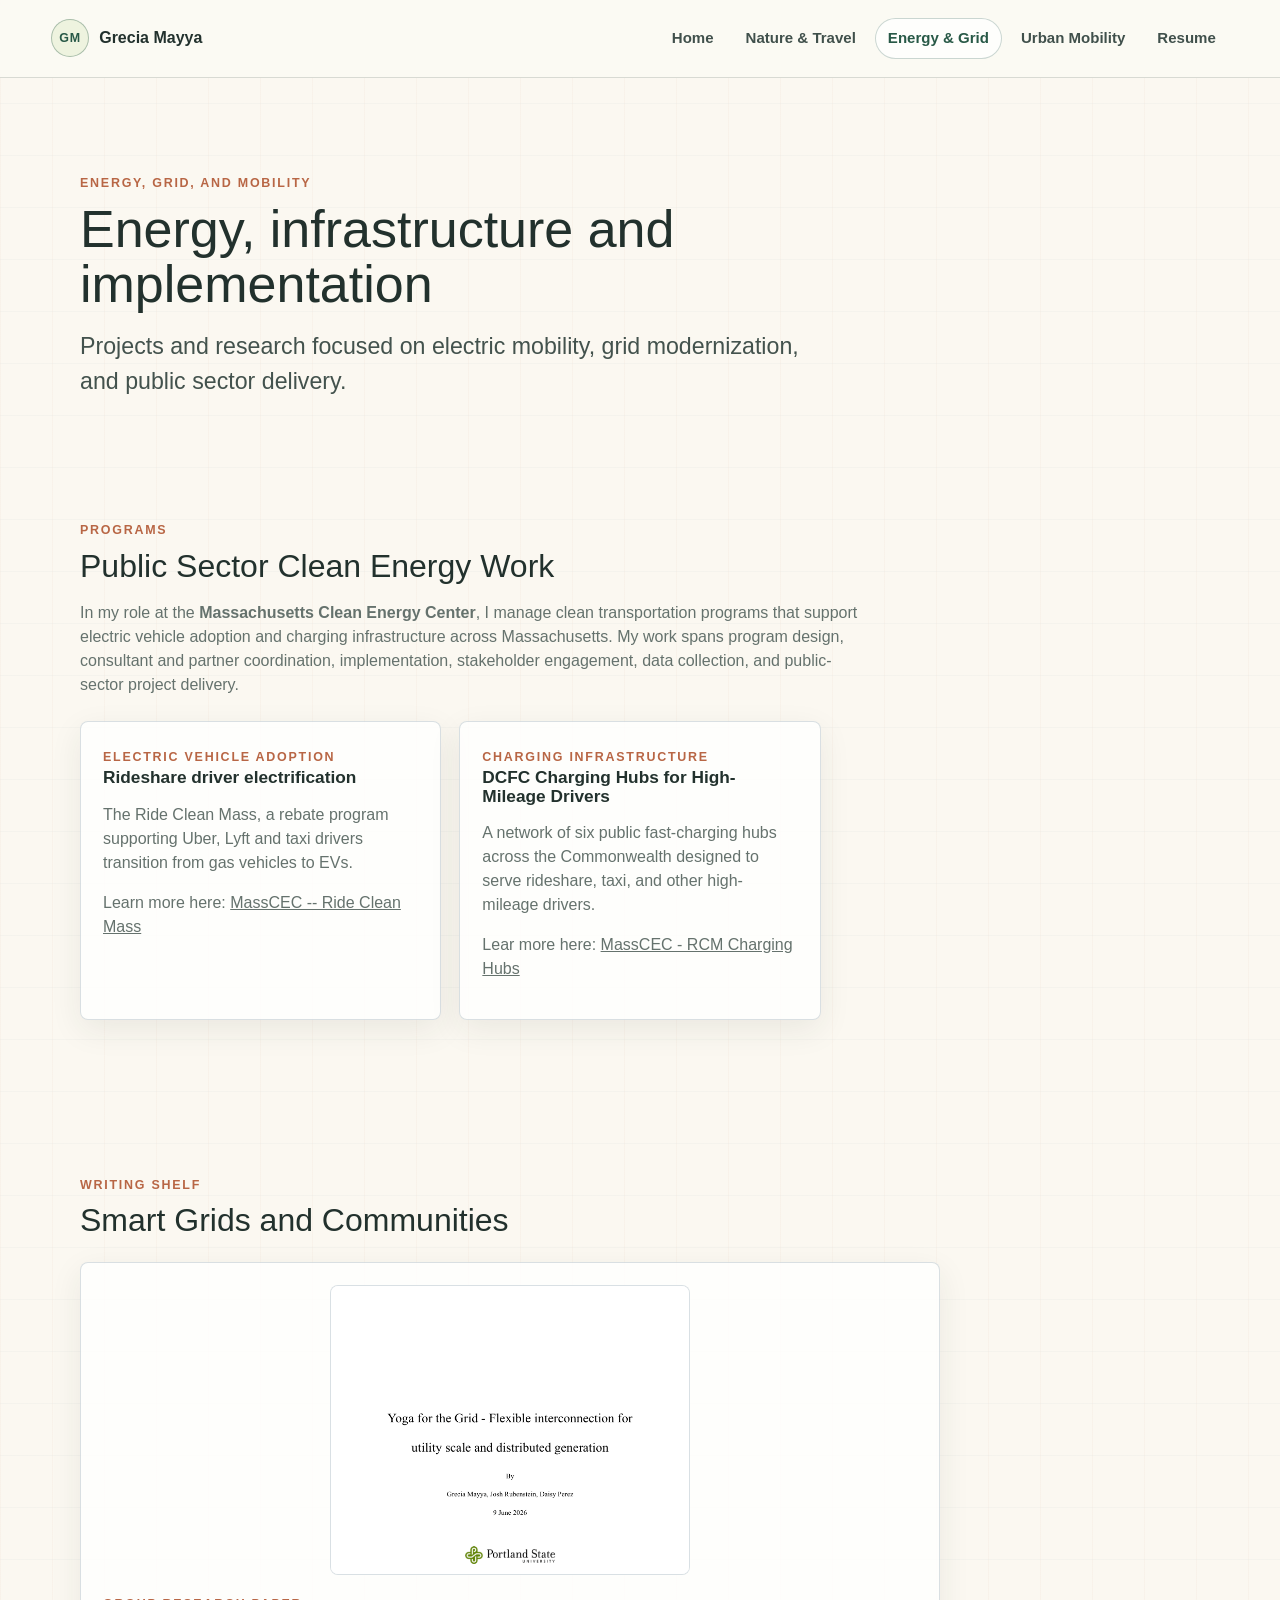
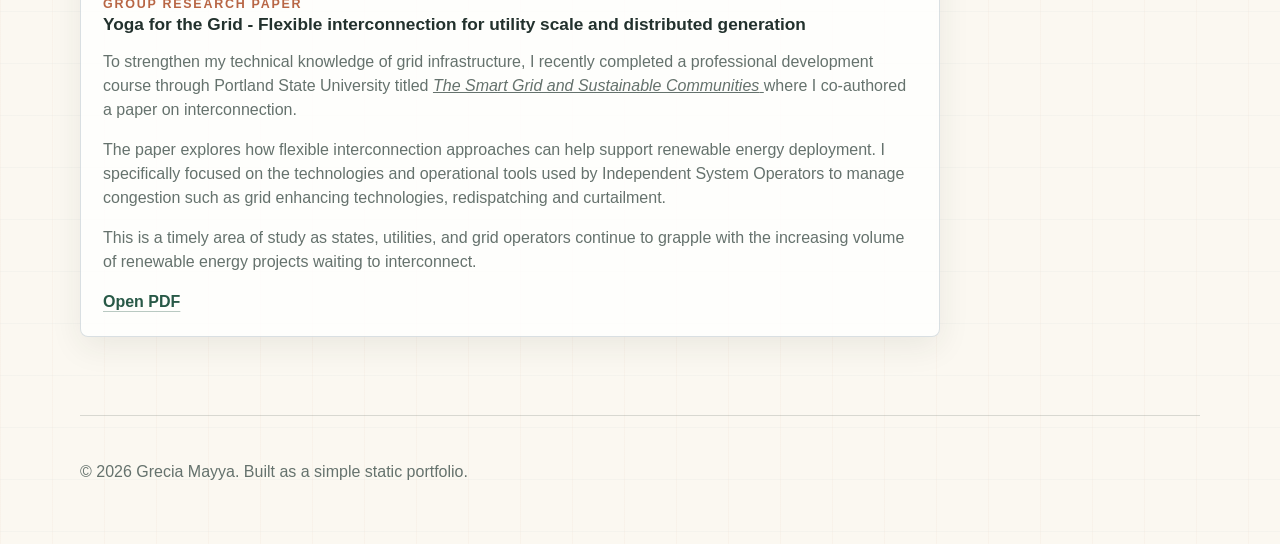
==== energy-grid.html @ 23f33b99 "Publish personal website" ====
<!doctype html>
<html lang="en">
  <head>
    <meta charset="utf-8">
    <meta name="viewport" content="width=device-width, initial-scale=1">
    <title>Energy & Grid | Grecia Mayya</title>
    <meta
      name="description"
      content="Energy, EV charging, grid modernization, DERs, microgrids, and related writing by Grecia Mayya."
    >
    <link rel="stylesheet" href="styles.css">
  </head>
  <body class="energy-page">
    <header class="site-header">
      <a class="brand" href="index.html" aria-label="Grecia Mayya home">
        <span class="brand-mark" aria-hidden="true">GM</span>
        <span>Grecia Mayya</span>
      </a>
      <nav class="site-nav" aria-label="Primary navigation">
        <a href="index.html">Home</a>
        <a href="nature-travel.html">Nature &amp; Travel</a>
        <a class="active" href="energy-grid.html">Energy &amp; Grid</a>
        <a href="urban-mobility.html">Urban Mobility</a>
        <a href="resume.html">Resume</a>
      </nav>
    </header>

    <main>
      <section class="page-hero energy-hero" aria-labelledby="energy-title">
        <p class="eyebrow">Energy, grid, and mobility</p>
        <h1 id="energy-title">Energy, infrastructure and implementation</h1>
        <p class="page-lede">
          Projects and research focused on electric mobility, grid modernization, and public sector delivery.
        </p>
      </section>

      <section class="section" aria-labelledby="energy-focus">
        <div class="section-heading">
          <p class="eyebrow">Programs</p>
          <h2 id="energy-focus">Public Sector Clean Energy Work</h2>
        </div>
        <div class="section-copy">
          <p>
            In my role at the <strong>Massachusetts Clean Energy Center</strong>, 
            I manage clean transportation programs that support electric vehicle adoption 
            and charging infrastructure across Massachusetts. 
            My work spans program design, consultant and partner coordination, 
            implementation, stakeholder engagement, data collection, and public-sector 
            project delivery.
          </p>
        </div>
        <div class="focus-grid">
          <article class="focus-card">
            <span class="card-kicker">Electric Vehicle Adoption</span>
            <h3>Rideshare driver electrification</h3>
            <p>
              The Ride Clean Mass, a rebate program supporting Uber, Lyft and taxi drivers 
              transition from gas vehicles to EVs. 
              </p>
              <p>
              Learn more here:
              <a href="https://www.masscec.com/press/masscec-launches-ride-clean-mass-electrify-vehicle-hire-industry" target="_blank" rel="noreferrer">
                MassCEC -- Ride Clean Mass
              </a>
            </p>
          </article>
          <article class="focus-card">
            <span class="card-kicker">Charging infrastructure </span>
            <h3>DCFC Charging Hubs for High-Mileage Drivers</h3>
            <p>
              A network of six public fast-charging hubs across the Commonwealth designed to serve rideshare, taxi, and other high-mileage drivers.
            </p>
            <p>
              Lear more here:
              <a href="https://www.masscec.com/masscec-focus/clean-transportation/ride-clean-mass-hubs" target="_blank" rel="noreferrer">
                MassCEC - RCM Charging Hubs
              </a>
            </p>
          </article>
        </div>
      </section>

      <section class="section" aria-labelledby="energy-writing">
        <div class="section-heading">
          <p class="eyebrow">Writing shelf</p>
          <h2 id="energy-writing">Smart Grids and Communities</h2>
        </div>
        <div class="article-grid wide-article-grid">
          <article class="article-card energy-article">
            <a class="article-preview-link" href="assets/yoga-for-the-grid.pdf" target="_blank" rel="noreferrer">
              <img
                class="article-thumbnail"
                src="assets/yoga-for-the-grid-thumbnail.png"
                alt="First page thumbnail for Yoga for the Grid research paper"
                loading="lazy"
              >
            </a>
            <span class="card-kicker">Group research paper</span>
            <h3>Yoga for the Grid - Flexible interconnection for utility scale and distributed generation</h3>
            <p>
              To strengthen my technical knowledge of grid infrastructure, 
              I recently completed a professional development course through 
              Portland State University titled
              <a href="https://www.pdx.edu/center-for-public-service/smart-grid" target="_blank" rel="noreferrer">
                <em>The Smart Grid and Sustainable Communities</em>
              </a>
              where I co-authored a paper on interconnection.
              <p>
              The paper explores how flexible interconnection approaches can help support renewable
              energy deployment. I specifically focused on the technologies and operational tools
              used by Independent System Operators to manage congestion such as grid enhancing
              technologies, redispatching and curtailment. 
              </p>
              <p>

              This is a timely area of study as states,
              utilities, and grid operators continue to grapple with the increasing volume of
              renewable energy projects waiting to interconnect.
            </p>
            <a class="text-link" href="assets/yoga-for-the-grid.pdf" target="_blank" rel="noreferrer">
              Open PDF
            </a>
          </article>
        </div>
      </section>
    </main>

    <footer class="site-footer">
      <p>&copy; 2026 Grecia Mayya. Built as a simple static portfolio.</p>
    </footer>
  </body>
</html>
---- styles.css ----
:root {
  --ink: #22312d;
  --muted: #65726d;
  --paper: #fbfaf4;
  --paper-warm: #f4f0e3;
  --surface: #ffffff;
  --surface-soft: #f7f8ef;
  --forest: #285947;
  --moss: #7f9d73;
  --fern: #dce7c9;
  --clay: #b86645;
  --river: #4b7c8a;
  --grid: #2f5268;
  --gold: #d6a94b;
  --line: rgba(34, 49, 45, 0.16);
  --shadow: 0 22px 60px rgba(36, 49, 43, 0.12);
  --radius: 8px;
  --max-width: 1120px;
  --font-main: "Antique Olive", "Arial Nova", Arial, "Helvetica Neue", Helvetica, sans-serif;
  --font-display: "Aptos Display", "Segoe UI", "Helvetica Neue", Arial, sans-serif;
}

* {
  box-sizing: border-box;
}

html {
  color: var(--ink);
  background: var(--paper);
  font-family: var(--font-main);
  line-height: 1.5;
}

body {
  margin: 0;
  min-width: 320px;
  background:
    linear-gradient(90deg, rgba(40, 89, 71, 0.035) 1px, transparent 1px),
    linear-gradient(0deg, rgba(40, 89, 71, 0.035) 1px, transparent 1px),
    var(--paper);
  background-size: 44px 44px;
}

body.nature-page,
body.energy-page,
body.mobility-page,
body.resume-page {
  background:
    linear-gradient(90deg, rgba(184, 102, 69, 0.035) 1px, transparent 1px),
    linear-gradient(0deg, rgba(75, 124, 138, 0.035) 1px, transparent 1px),
    #fbf8f1;
  background-size: 52px 52px, 52px 52px, auto;
}

a {
  color: inherit;
}

.site-header {
  position: sticky;
  top: 0;
  z-index: 10;
  display: flex;
  align-items: center;
  justify-content: space-between;
  gap: 24px;
  padding: 18px clamp(18px, 4vw, 52px);
  border-bottom: 1px solid var(--line);
  background: rgba(251, 250, 244, 0.92);
  backdrop-filter: blur(16px);
}

.brand {
  display: inline-flex;
  align-items: center;
  gap: 10px;
  color: var(--ink);
  font-weight: 800;
  text-decoration: none;
  white-space: nowrap;
}

.brand-mark {
  display: inline-grid;
  width: 38px;
  height: 38px;
  place-items: center;
  border: 1px solid rgba(40, 89, 71, 0.35);
  border-radius: 50%;
  background: #eef3df;
  color: var(--forest);
  font-size: 0.78rem;
  letter-spacing: 0.08em;
}

.site-nav {
  display: flex;
  align-items: center;
  justify-content: flex-end;
  gap: 6px;
  flex-wrap: wrap;
}

.site-nav a {
  min-height: 40px;
  display: inline-flex;
  align-items: center;
  padding: 8px 12px;
  border: 1px solid transparent;
  border-radius: 999px;
  color: #40504b;
  font-size: 0.94rem;
  font-weight: 700;
  text-decoration: none;
}

.site-nav a:hover,
.site-nav a:focus-visible,
.site-nav a.active {
  border-color: rgba(40, 89, 71, 0.24);
  background: rgba(255, 255, 255, 0.78);
  color: var(--forest);
  outline: none;
}

main {
  width: min(var(--max-width), calc(100% - 32px));
  margin: 0 auto;
}

.hero,
.page-hero {
  padding: clamp(48px, 8vw, 96px) 0;
}

.home-hero {
  display: grid;
  grid-template-columns: minmax(280px, 0.85fr) minmax(320px, 1.15fr);
  gap: clamp(28px, 5vw, 64px);
  align-items: center;
  min-height: calc(100vh - 78px);
}

.portrait-panel {
  position: relative;
  min-height: 560px;
  border: 1px solid var(--line);
  border-radius: 8px;
  overflow: hidden;
  background:
    linear-gradient(145deg, rgba(40, 89, 71, 0.28), rgba(75, 124, 138, 0.12)),
    linear-gradient(35deg, #e8eedb 0%, #faf5e8 58%, #d8e4d0 100%);
  box-shadow: var(--shadow);
}

.portrait-photo {
  position: absolute;
  inset: 26px;
  border: 1px solid rgba(40, 89, 71, 0.26);
  border-radius: 8px;
  width: calc(100% - 52px);
  height: calc(100% - 52px);
  object-fit: contain;
  object-position: center;
  box-shadow: 0 18px 44px rgba(36, 49, 43, 0.16);
}

.map-strip {
  position: absolute;
  right: 0;
  bottom: 0;
  left: 0;
  height: 116px;
  border-top: 1px solid rgba(40, 89, 71, 0.18);
  background:
    repeating-linear-gradient(35deg, rgba(40, 89, 71, 0.16) 0 2px, transparent 2px 18px),
    repeating-linear-gradient(115deg, rgba(75, 124, 138, 0.12) 0 2px, transparent 2px 20px),
    rgba(255, 255, 255, 0.5);
}

.hero-copy {
  max-width: 680px;
}

.eyebrow,
.card-kicker {
  margin: 0 0 10px;
  color: var(--clay);
  font-size: 0.78rem;
  font-weight: 850;
  letter-spacing: 0.14em;
  text-transform: uppercase;
}

h1,
h2,
h3,
p {
  overflow-wrap: break-word;
}

h1,
h2,
h3 {
  margin: 0;
  line-height: 1.05;
}

h1 {
  max-width: 820px;
  font-family: var(--font-display);
  font-size: clamp(2rem, 4.2vw, 3.25rem);
  font-weight: 500;
}

h2 {
  font-family: var(--font-display);
  font-size: clamp(1.45rem, 2.5vw, 2.05rem);
  font-weight: 500;
}

h3 {
  font-family: var(--font-display);
  font-size: 1.08rem;
  font-weight: 550;
}

.lede,
.page-lede {
  max-width: 740px;
  margin: 18px 0 0;
  color: #43524d;
  font-size: clamp(1.16rem, 2.4vw, 1.45rem);
}

.bio-card {
  margin-top: 28px;
  padding: clamp(20px, 3vw, 30px);
  border: 1px solid var(--line);
  border-radius: var(--radius);
  background: rgba(255, 255, 255, 0.75);
  box-shadow: 0 12px 36px rgba(36, 49, 43, 0.08);
}

.bio-card p {
  margin: 0;
  color: #3a4844;
}

.bio-card p + p {
  margin-top: 14px;
}

.hero-actions {
  display: flex;
  gap: 12px;
  flex-wrap: wrap;
  margin-top: 26px;
}

.button {
  min-height: 46px;
  display: inline-flex;
  align-items: center;
  justify-content: center;
  padding: 11px 16px;
  border: 1px solid transparent;
  border-radius: 999px;
  font-weight: 850;
  text-decoration: none;
}

.button.primary {
  background: var(--forest);
  color: #fffdf5;
}

.button.secondary {
  border-color: rgba(40, 89, 71, 0.28);
  background: rgba(255, 255, 255, 0.7);
  color: var(--forest);
}

.section {
  padding: clamp(36px, 7vw, 78px) 0;
}

.compact-section {
  padding: clamp(28px, 5vw, 54px) 0;
}

.section-heading {
  max-width: 780px;
  margin-bottom: 24px;
}

.section-copy {
  max-width: 780px;
  margin: -6px 0 24px;
  color: var(--muted);
}

.section-copy p {
  margin: 0;
}

.subsection-heading {
  margin-top: clamp(56px, 10vw, 108px);
}

.project-section-heading {
  margin-top: 28px;
  margin-bottom: 14px;
}

.split-heading {
  max-width: none;
  display: flex;
  align-items: end;
  justify-content: space-between;
  gap: 20px;
}

.map-heading {
  max-width: 780px;
  display: flex;
  align-items: end;
  justify-content: space-between;
  gap: 20px;
}

.photo-album-section {
  padding-top: clamp(18px, 4vw, 44px);
}

.photo-collage {
  display: grid;
  grid-template-columns: 1.15fr 0.85fr 0.9fr;
  grid-template-rows: repeat(4, 160px);
  gap: 14px;
}

.photo-collage-item {
  width: 100%;
  height: 100%;
  display: block;
  border: 1px solid var(--line);
  border-radius: var(--radius);
  object-fit: cover;
  box-shadow: 0 14px 34px rgba(36, 49, 43, 0.09);
}

.photo-collage-feature {
  position: relative;
  grid-column: 1 / span 2;
  grid-row: 1 / span 4;
  overflow: hidden;
}

.photo-collage-base {
  width: 100%;
  height: 100%;
  display: block;
  object-fit: cover;
}

.photo-collage-bike {
  grid-column: 3;
  grid-row: 1 / span 2;
}

.photo-collage-tall {
  grid-column: 3;
  grid-row: 3 / span 2;
}

.feature-grid,
.media-grid,
.article-grid,
.focus-grid,
.certificate-grid {
  display: grid;
  grid-template-columns: repeat(3, minmax(0, 1fr));
  gap: 18px;
}

.article-grid {
  grid-template-columns: repeat(2, minmax(0, 1fr));
}

.wide-article-grid {
  max-width: 860px;
  grid-template-columns: 1fr;
}

.article-preview-link {
  display: block;
  max-width: 360px;
  margin: 0 auto 16px;
}

.article-thumbnail {
  width: 100%;
  display: block;
  border: 1px solid rgba(47, 82, 104, 0.18);
  border-radius: var(--radius);
  background: #ffffff;
}

.feature-card,
.media-card,
.article-card,
.focus-card,
.certificate-card,
.resume-block,
.sidebar-card {
  border: 1px solid var(--line);
  border-radius: var(--radius);
  background: rgba(255, 255, 255, 0.78);
  box-shadow: 0 10px 32px rgba(36, 49, 43, 0.08);
}

.feature-card,
.media-card,
.article-card,
.focus-card,
.certificate-card {
  padding: 22px;
}

.feature-card p,
.media-card p,
.article-card p,
.focus-card p,
.certificate-card p,
.resume-block p,
.sidebar-card p,
.supporting-note {
  color: var(--muted);
}

.section-note {
  max-width: 260px;
  margin: 0;
  color: var(--muted);
}

.certificate-card {
  display: block;
  color: inherit;
  text-decoration: none;
  transition: transform 160ms ease, box-shadow 160ms ease, border-color 160ms ease;
}

.certificate-card:hover,
.certificate-card:focus-visible {
  transform: translateY(-3px);
  border-color: rgba(40, 89, 71, 0.32);
  box-shadow: 0 16px 38px rgba(36, 49, 43, 0.12);
  outline: none;
}

.certificate-preview {
  width: 100%;
  aspect-ratio: 4 / 3;
  display: grid;
  place-items: center;
  margin-bottom: 16px;
  border: 1px solid rgba(40, 89, 71, 0.18);
  border-radius: var(--radius);
  object-fit: cover;
  background: #f3f5ec;
}

.pdf-preview {
  background:
    linear-gradient(90deg, rgba(40, 89, 71, 0.1) 1px, transparent 1px),
    linear-gradient(0deg, rgba(40, 89, 71, 0.08) 1px, transparent 1px),
    linear-gradient(145deg, #ffffff, #eef3df);
  background-size: 20px 20px, 20px 20px, auto;
}

.pdf-preview span {
  display: inline-grid;
  width: 56px;
  height: 56px;
  place-items: center;
  border: 1px solid rgba(184, 102, 69, 0.28);
  border-radius: 50%;
  background: rgba(255, 255, 255, 0.82);
  color: var(--clay);
  font-size: 0.78rem;
  font-weight: 900;
  letter-spacing: 0.08em;
}

.map-preview {
  background:
    repeating-linear-gradient(115deg, rgba(75, 124, 138, 0.16) 0 2px, transparent 2px 20px),
    linear-gradient(145deg, #ffffff, #eef3df);
}

.chart-preview {
  background:
    linear-gradient(160deg, transparent 56%, rgba(184, 102, 69, 0.2) 57% 60%, transparent 61%),
    linear-gradient(110deg, #ffffff, #eef3df);
}

.nature-hero,
.energy-hero,
.resume-hero {
  position: relative;
  min-height: 420px;
  display: grid;
  align-content: end;
}

.nature-page .nature-hero {
  min-height: 320px;
}

.resume-hero .button {
  margin-top: 28px;
  justify-self: start;
}

.energy-page .energy-hero {
  min-height: 300px;
  padding-bottom: clamp(24px, 4vw, 44px);
}

.nature-page .nature-hero::before {
  display: none;
}

.energy-page .energy-hero::before {
  display: none;
}

.nature-hero::before,
.energy-hero::before {
  content: "";
  position: absolute;
  inset: 28px 0 auto auto;
  width: min(44vw, 420px);
  height: 220px;
  opacity: 0.75;
  pointer-events: none;
}

.nature-hero::before {
  background:
    radial-gradient(circle at 20% 68%, rgba(127, 157, 115, 0.46) 0 14%, transparent 15%),
    radial-gradient(circle at 58% 36%, rgba(184, 102, 69, 0.25) 0 8%, transparent 9%),
    repeating-linear-gradient(128deg, rgba(75, 124, 138, 0.18) 0 2px, transparent 2px 17px);
}

.energy-hero::before {
  background:
    repeating-linear-gradient(90deg, rgba(47, 82, 104, 0.16) 0 2px, transparent 2px 30px),
    repeating-linear-gradient(0deg, rgba(214, 169, 75, 0.18) 0 2px, transparent 2px 30px);
}

.map-frame {
  width: 100%;
  aspect-ratio: 16 / 9;
  min-height: 420px;
  border: 1px solid rgba(40, 89, 71, 0.18);
  border-radius: var(--radius);
  overflow: hidden;
  background: #e5eadf;
  box-shadow: var(--shadow);
}

.compact-map-frame {
  max-width: 700px;
  min-height: 280px;
  aspect-ratio: 16 / 8;
  box-shadow: 0 12px 36px rgba(36, 49, 43, 0.1);
}

.map-frame iframe {
  width: 100%;
  height: 100%;
  border: 0;
  display: block;
}

.pdf-frame {
  width: 100%;
  border: 1px solid rgba(47, 82, 104, 0.18);
  border-radius: var(--radius);
  overflow: hidden;
  background: #ffffff;
  box-shadow: var(--shadow);
}

.resume-preview-link {
  display: block;
}

.resume-preview-image {
  width: 100%;
  display: block;
}

.supporting-note {
  margin: 14px 0 0;
  font-size: 0.92rem;
  font-style: italic;
}

.text-link {
  color: var(--forest);
  font-weight: 850;
  text-decoration-color: rgba(40, 89, 71, 0.32);
  text-underline-offset: 4px;
}

.project-description {
  max-width: 780px;
  margin: 22px 0 0;
  color: var(--muted);
}

.project-description p {
  margin: 0;
}

.project-description p + p,
.project-description ul + p {
  margin-top: 14px;
}

.project-description ul {
  margin: 8px 0 0;
  padding-left: 22px;
}

.project-description li {
  margin: 6px 0;
}

.project-description a {
  color: var(--forest);
  font-weight: 750;
  text-decoration-color: rgba(40, 89, 71, 0.28);
  text-underline-offset: 3px;
}

.muted-link {
  color: #7a837f;
  pointer-events: none;
}

.media-placeholder {
  min-height: 176px;
  display: grid;
  place-items: center;
  margin-bottom: 18px;
  border: 1px dashed rgba(40, 89, 71, 0.28);
  border-radius: var(--radius);
  background:
    linear-gradient(145deg, rgba(220, 231, 201, 0.75), rgba(255, 255, 255, 0.72)),
    #f3f5ec;
  color: rgba(34, 49, 45, 0.55);
  font-weight: 850;
  letter-spacing: 0.1em;
  text-transform: uppercase;
}

.chart-lines {
  background:
    linear-gradient(165deg, transparent 52%, rgba(184, 102, 69, 0.18) 53% 56%, transparent 57%),
    linear-gradient(120deg, rgba(255, 255, 255, 0.8), rgba(220, 231, 201, 0.55));
}

.map-lines,
.grid-lines {
  background:
    repeating-linear-gradient(90deg, rgba(75, 124, 138, 0.16) 0 2px, transparent 2px 22px),
    repeating-linear-gradient(0deg, rgba(40, 89, 71, 0.12) 0 2px, transparent 2px 22px),
    rgba(255, 255, 255, 0.72);
}

.formal-card .media-placeholder,
.energy-article,
.focus-card {
  border-color: rgba(47, 82, 104, 0.18);
}

.resume-layout {
  display: grid;
  grid-template-columns: minmax(0, 1fr) 320px;
  gap: 22px;
  padding: 0 0 clamp(48px, 8vw, 90px);
}

.resume-main,
.resume-sidebar {
  display: grid;
  gap: 18px;
  align-content: start;
}

.resume-block,
.sidebar-card {
  padding: 24px;
}

.resume-block h2,
.sidebar-card h2 {
  font-size: clamp(1.4rem, 3vw, 2rem);
}

.placeholder-block {
  background: rgba(255, 255, 255, 0.58);
}

.tag-list,
.plain-list {
  padding: 0;
  margin: 16px 0 0;
  list-style: none;
}

.tag-list {
  display: flex;
  flex-wrap: wrap;
  gap: 8px;
}

.tag-list li {
  padding: 7px 10px;
  border-radius: 999px;
  background: #eef3df;
  color: var(--forest);
  font-size: 0.92rem;
  font-weight: 750;
}

.plain-list li {
  padding: 8px 0;
  border-bottom: 1px solid var(--line);
  color: var(--muted);
}

.compact-list {
  margin-top: 14px;
}

.compact-list li {
  color: #4d5b56;
}

.simple-list {
  display: grid;
  max-width: 860px;
  gap: 0;
  border-top: 1px solid var(--line);
}

.simple-item {
  padding: 18px 0;
  border-bottom: 1px solid var(--line);
}

.project-kicker {
  display: block;
  margin-bottom: 10px;
  color: var(--clay);
  font-size: 0.95rem;
  font-weight: 850;
  letter-spacing: 0.12em;
  text-transform: uppercase;
}

.simple-item h3 {
  line-height: 1.25;
}

.simple-item p {
  max-width: 720px;
  margin: 8px 0 0;
  color: var(--muted);
}

.simple-item .text-link {
  display: inline-flex;
  margin-top: 10px;
}

.video-item,
.image-item {
  display: grid;
  grid-template-columns: minmax(220px, 320px) minmax(0, 1fr);
  gap: 18px;
  align-items: start;
}

.field-video,
.field-image {
  width: 100%;
  border: 1px solid rgba(40, 89, 71, 0.16);
  border-radius: var(--radius);
}

.field-video {
  background: #22312d;
  object-fit: contain;
}

.field-image {
  background: #f4f0e3;
  object-fit: cover;
}

.project-image-placeholder {
  min-height: 180px;
  display: grid;
  place-items: center;
  color: rgba(34, 49, 45, 0.55);
  font-weight: 850;
  letter-spacing: 0.1em;
  text-transform: uppercase;
}

.project-video-embed {
  width: 100%;
  aspect-ratio: 16 / 9;
  border: 1px solid rgba(40, 89, 71, 0.16);
  border-radius: var(--radius);
  overflow: hidden;
  background: #22312d;
}

.project-video-embed iframe {
  width: 100%;
  height: 100%;
  border: 0;
  display: block;
}

.story-item {
  display: grid;
  grid-template-columns: 142px minmax(0, 1fr);
  gap: 18px;
  align-items: start;
}

.story-thumbnail {
  width: 100%;
  aspect-ratio: 4 / 3;
  border: 1px solid rgba(40, 89, 71, 0.16);
  border-radius: var(--radius);
  background: #f4f0e3;
  object-fit: cover;
}

.story-item .card-kicker {
  display: block;
  margin-bottom: 8px;
}

.site-footer {
  width: min(var(--max-width), calc(100% - 32px));
  margin: 0 auto;
  padding: 28px 0 44px;
  border-top: 1px solid var(--line);
  color: var(--muted);
}

@media (max-width: 860px) {
  .site-header {
    align-items: flex-start;
    flex-direction: column;
  }

  .site-nav {
    justify-content: flex-start;
  }

  .home-hero,
  .resume-layout {
    grid-template-columns: 1fr;
  }

  .home-hero {
    min-height: auto;
  }

  .portrait-panel {
    min-height: 420px;
  }

  .photo-collage {
    grid-template-columns: 1fr;
    grid-template-rows: none;
    grid-auto-rows: 240px;
  }

  .photo-collage-feature,
  .photo-collage-bike,
  .photo-collage-tall {
    grid-column: auto;
    grid-row: auto;
  }

  .feature-grid,
  .media-grid,
  .focus-grid,
  .article-grid,
  .certificate-grid {
    grid-template-columns: 1fr;
  }

  .split-heading {
    display: block;
  }

  .map-heading {
    display: block;
  }

  .map-heading .text-link {
    display: inline-flex;
    margin-top: 12px;
  }

  .map-frame {
    min-height: 340px;
    aspect-ratio: 4 / 3;
  }

  .compact-map-frame {
    min-height: 260px;
    aspect-ratio: 16 / 10;
  }

}

@media (max-width: 520px) {
  main,
  .site-footer {
    width: min(100% - 24px, var(--max-width));
  }

  .site-header {
    padding: 14px 12px;
  }

  .brand {
    white-space: normal;
  }

  .site-nav a {
    padding: 7px 10px;
    font-size: 0.88rem;
  }

  .portrait-panel {
    min-height: 360px;
  }

  .hero-actions {
    display: grid;
  }

  .button {
    width: 100%;
  }

  .map-frame {
    min-height: 300px;
  }

  .compact-map-frame {
    min-height: 220px;
  }

  .video-item,
  .image-item {
    grid-template-columns: 1fr;
  }

  .story-item {
    grid-template-columns: 104px minmax(0, 1fr);
    gap: 14px;
  }

}
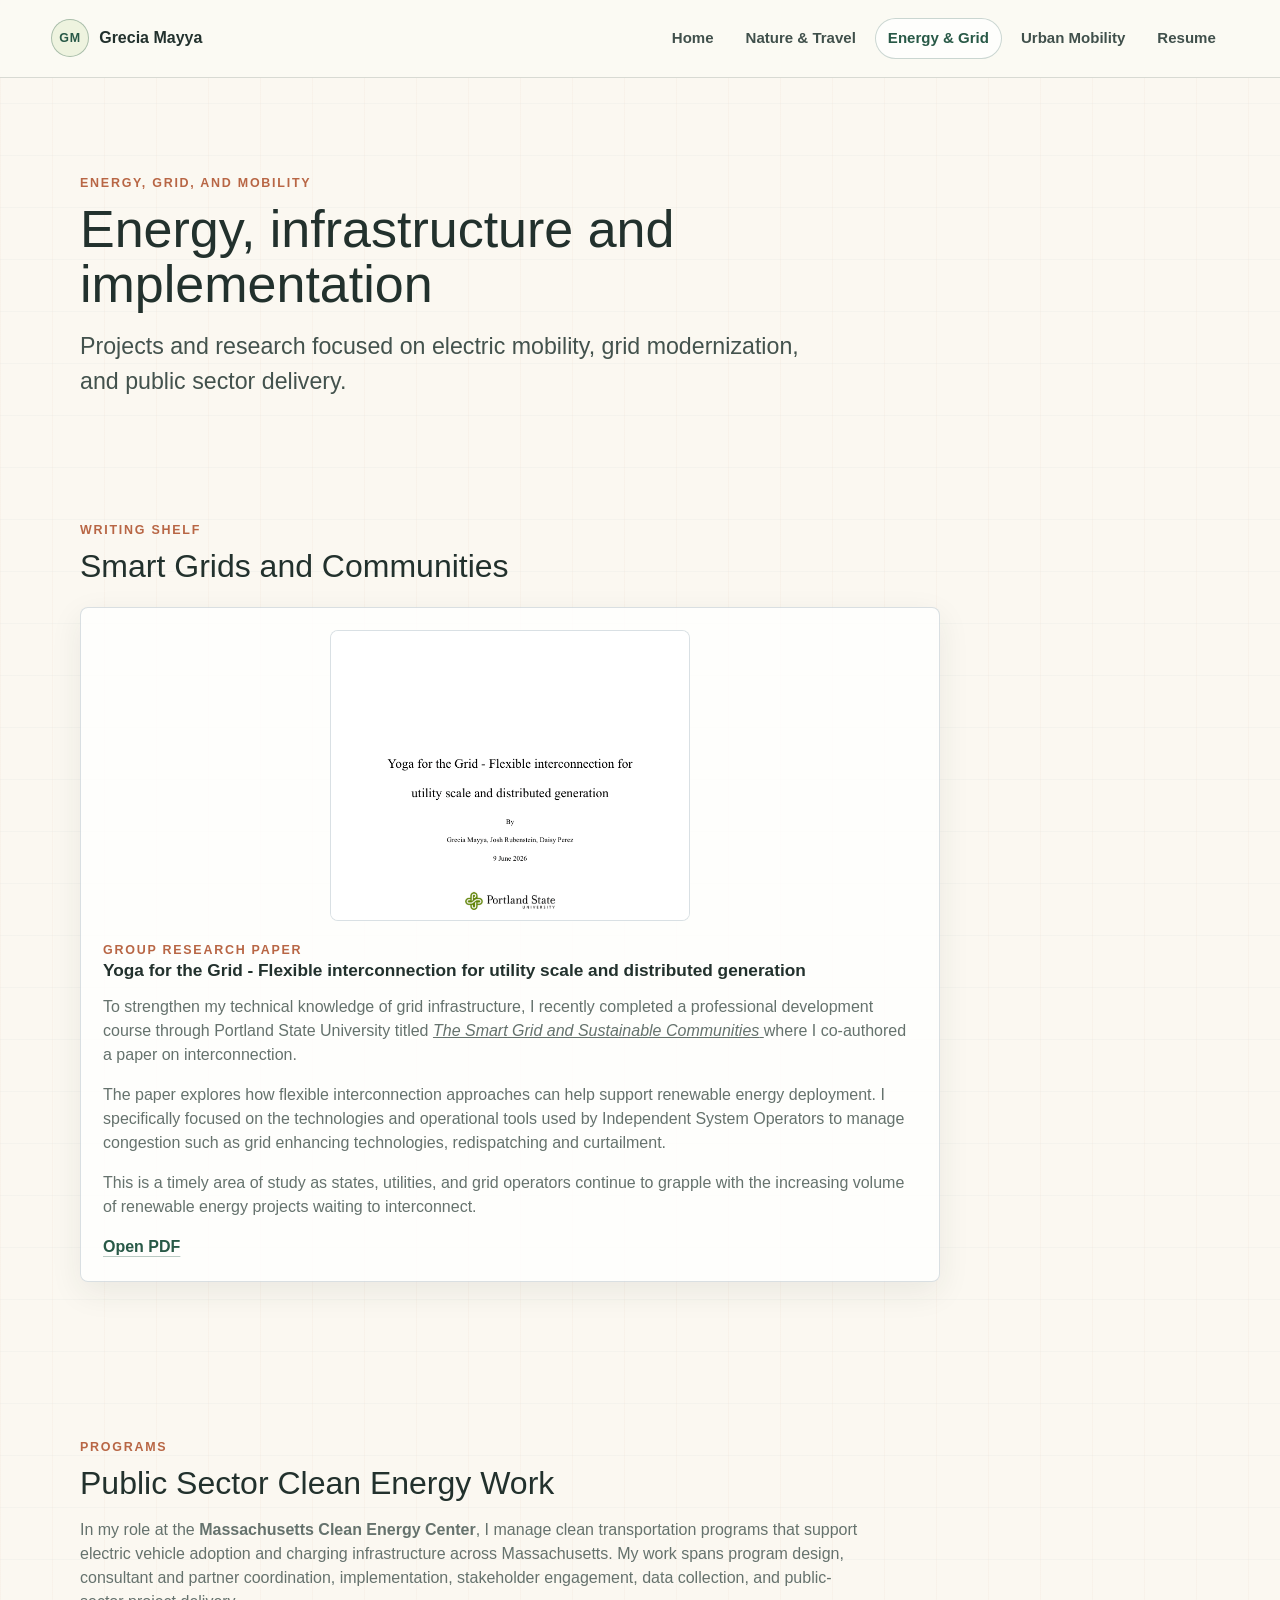
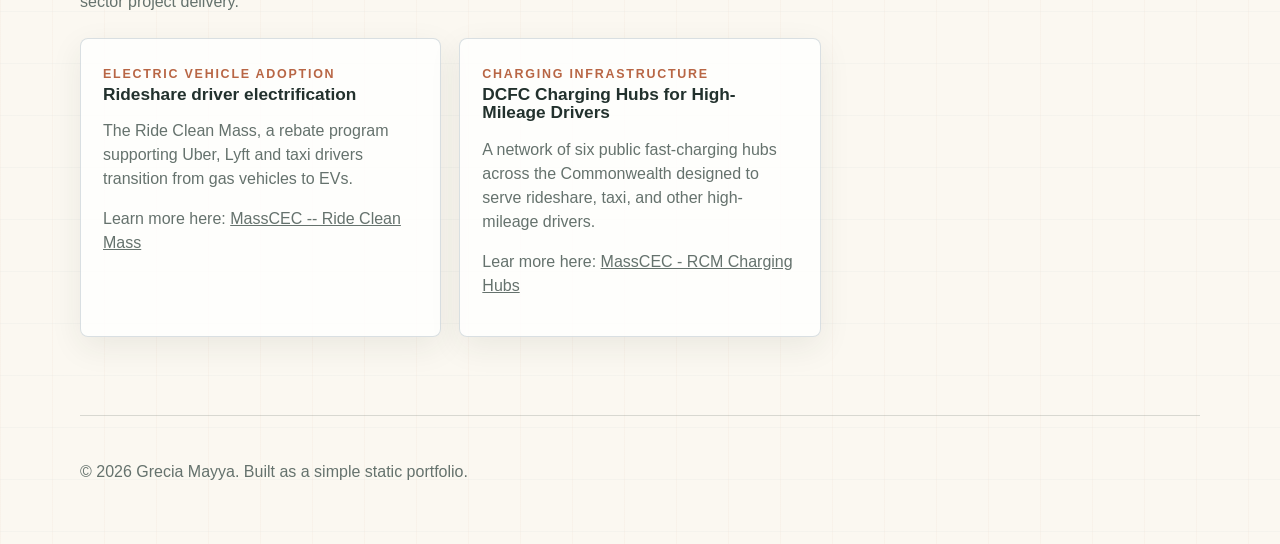
==== commit 0dea83b0: "re ordering placement of cards" ====
--- a/energy-grid.html
+++ b/energy-grid.html
@@ -32,6 +32,50 @@
         <p class="page-lede">
           Projects and research focused on electric mobility, grid modernization, and public sector delivery.
         </p>
+      </section>
+
+      <section class="section" aria-labelledby="energy-writing">
+        <div class="section-heading">
+          <p class="eyebrow">Writing shelf</p>
+          <h2 id="energy-writing">Smart Grids and Communities</h2>
+        </div>
+        <div class="article-grid wide-article-grid">
+          <article class="article-card energy-article">
+            <a class="article-preview-link" href="assets/yoga-for-the-grid.pdf" target="_blank" rel="noreferrer">
+              <img
+                class="article-thumbnail"
+                src="assets/yoga-for-the-grid-thumbnail.png"
+                alt="First page thumbnail for Yoga for the Grid research paper"
+                loading="lazy"
+              >
+            </a>
+            <span class="card-kicker">Group research paper</span>
+            <h3>Yoga for the Grid - Flexible interconnection for utility scale and distributed generation</h3>
+            <p>
+              To strengthen my technical knowledge of grid infrastructure, 
+              I recently completed a professional development course through 
+              Portland State University titled
+              <a href="https://www.pdx.edu/center-for-public-service/smart-grid" target="_blank" rel="noreferrer">
+                <em>The Smart Grid and Sustainable Communities</em>
+              </a>
+              where I co-authored a paper on interconnection.
+              <p>
+              The paper explores how flexible interconnection approaches can help support renewable
+              energy deployment. I specifically focused on the technologies and operational tools
+              used by Independent System Operators to manage congestion such as grid enhancing
+              technologies, redispatching and curtailment. 
+              </p>
+              <p>
+
+              This is a timely area of study as states,
+              utilities, and grid operators continue to grapple with the increasing volume of
+              renewable energy projects waiting to interconnect.
+            </p>
+            <a class="text-link" href="assets/yoga-for-the-grid.pdf" target="_blank" rel="noreferrer">
+              Open PDF
+            </a>
+          </article>
+        </div>
       </section>
 
       <section class="section" aria-labelledby="energy-focus">
@@ -79,50 +123,6 @@
           </article>
         </div>
       </section>
-
-      <section class="section" aria-labelledby="energy-writing">
-        <div class="section-heading">
-          <p class="eyebrow">Writing shelf</p>
-          <h2 id="energy-writing">Smart Grids and Communities</h2>
-        </div>
-        <div class="article-grid wide-article-grid">
-          <article class="article-card energy-article">
-            <a class="article-preview-link" href="assets/yoga-for-the-grid.pdf" target="_blank" rel="noreferrer">
-              <img
-                class="article-thumbnail"
-                src="assets/yoga-for-the-grid-thumbnail.png"
-                alt="First page thumbnail for Yoga for the Grid research paper"
-                loading="lazy"
-              >
-            </a>
-            <span class="card-kicker">Group research paper</span>
-            <h3>Yoga for the Grid - Flexible interconnection for utility scale and distributed generation</h3>
-            <p>
-              To strengthen my technical knowledge of grid infrastructure, 
-              I recently completed a professional development course through 
-              Portland State University titled
-              <a href="https://www.pdx.edu/center-for-public-service/smart-grid" target="_blank" rel="noreferrer">
-                <em>The Smart Grid and Sustainable Communities</em>
-              </a>
-              where I co-authored a paper on interconnection.
-              <p>
-              The paper explores how flexible interconnection approaches can help support renewable
-              energy deployment. I specifically focused on the technologies and operational tools
-              used by Independent System Operators to manage congestion such as grid enhancing
-              technologies, redispatching and curtailment. 
-              </p>
-              <p>
-
-              This is a timely area of study as states,
-              utilities, and grid operators continue to grapple with the increasing volume of
-              renewable energy projects waiting to interconnect.
-            </p>
-            <a class="text-link" href="assets/yoga-for-the-grid.pdf" target="_blank" rel="noreferrer">
-              Open PDF
-            </a>
-          </article>
-        </div>
-      </section>
     </main>
 
     <footer class="site-footer">
--- a/styles.css
+++ b/styles.css
@@ -165,19 +165,6 @@
   box-shadow: 0 18px 44px rgba(36, 49, 43, 0.16);
 }
 
-.map-strip {
-  position: absolute;
-  right: 0;
-  bottom: 0;
-  left: 0;
-  height: 116px;
-  border-top: 1px solid rgba(40, 89, 71, 0.18);
-  background:
-    repeating-linear-gradient(35deg, rgba(40, 89, 71, 0.16) 0 2px, transparent 2px 18px),
-    repeating-linear-gradient(115deg, rgba(75, 124, 138, 0.12) 0 2px, transparent 2px 20px),
-    rgba(255, 255, 255, 0.5);
-}
-
 .hero-copy {
   max-width: 680px;
 }
@@ -249,6 +236,11 @@
 
 .bio-card p + p {
   margin-top: 14px;
+}
+
+.former-name {
+  color: var(--forest);
+  font-weight: 800;
 }
 
 .hero-actions {
@@ -785,6 +777,15 @@
   color: var(--muted);
 }
 
+.mobility-page .simple-item h3,
+.mobility-page .simple-item strong {
+  color: var(--forest);
+}
+
+.mobility-page .simple-item p {
+  color: var(--ink);
+}
+
 .simple-item .text-link {
   display: inline-flex;
   margin-top: 10px;
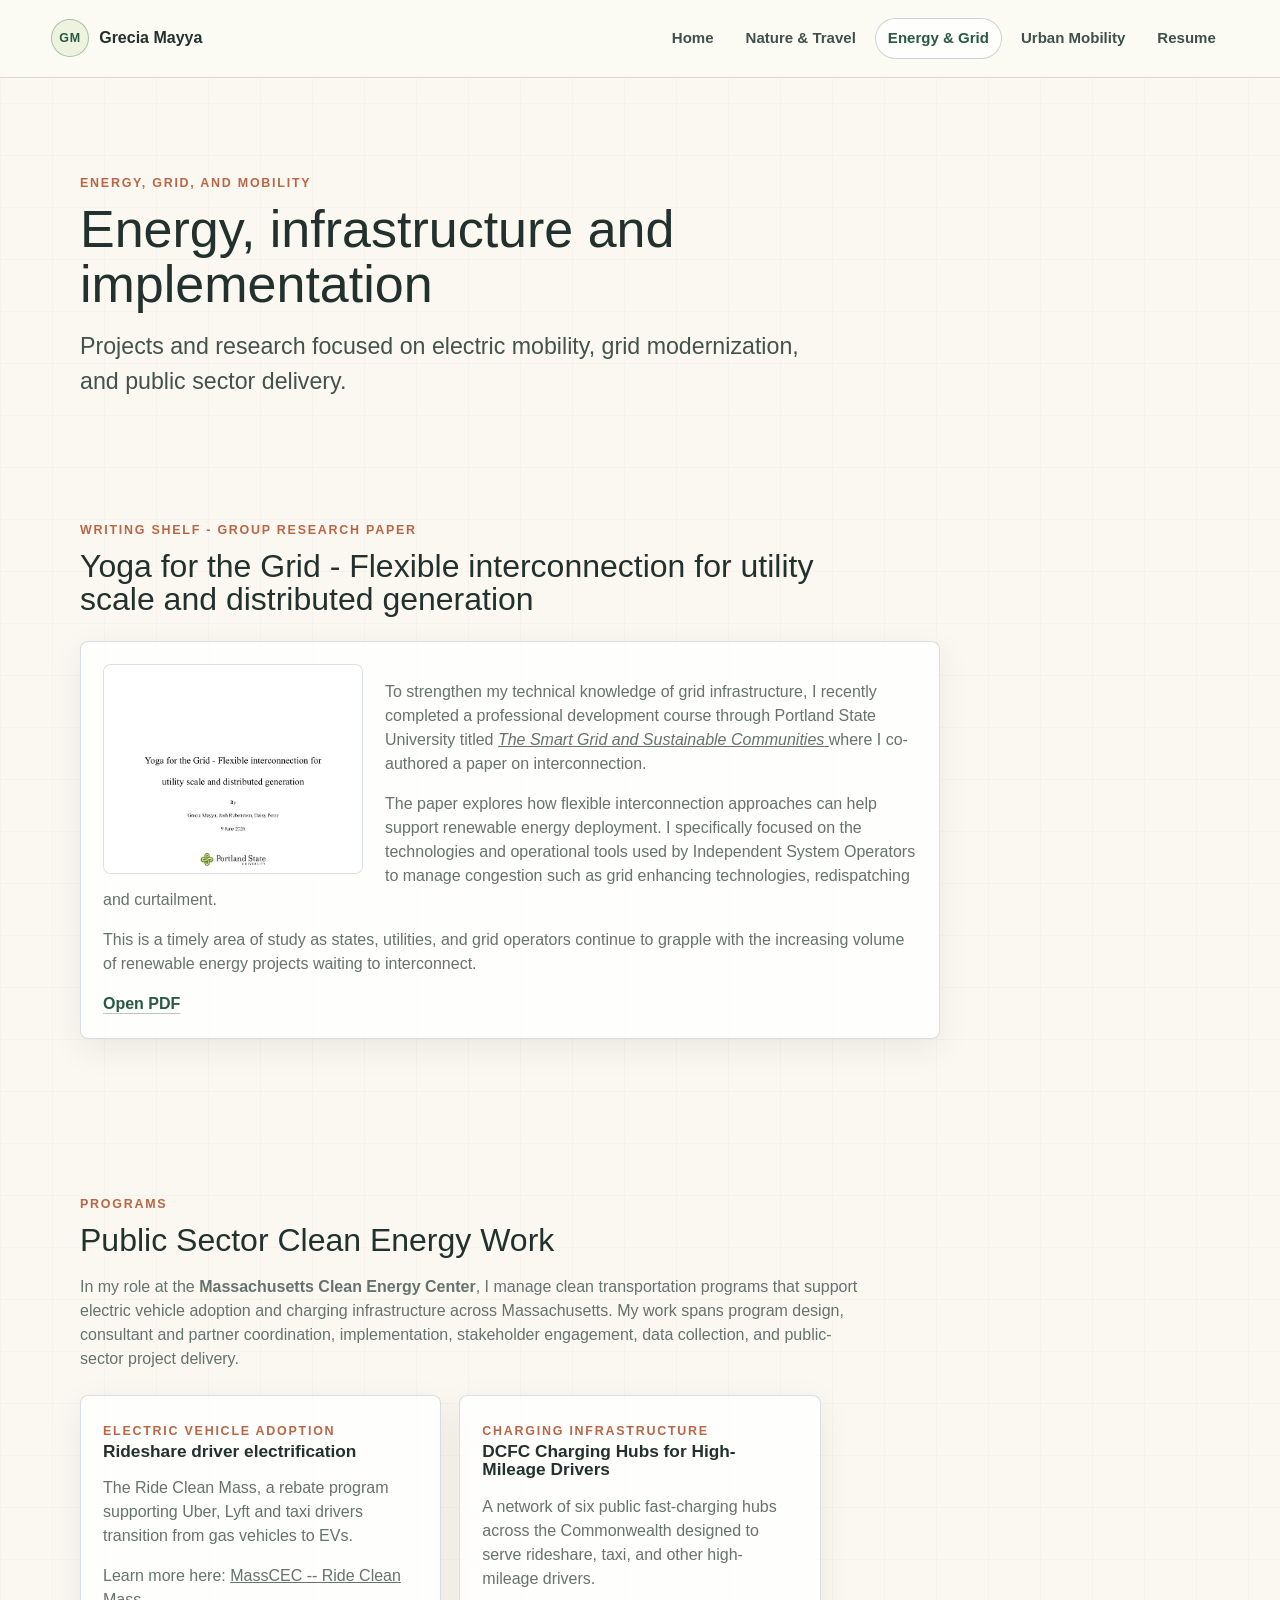
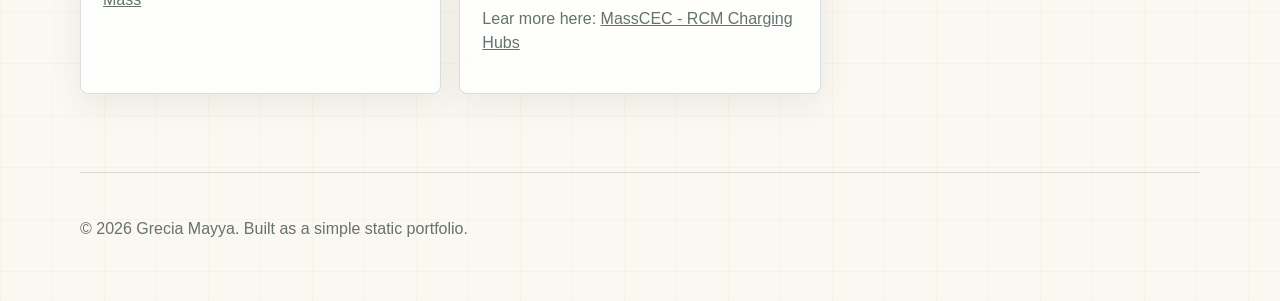
==== commit c0b993f9: "adjusting group research paper layout" ====
--- a/energy-grid.html
+++ b/energy-grid.html
@@ -36,12 +36,12 @@
 
       <section class="section" aria-labelledby="energy-writing">
         <div class="section-heading">
-          <p class="eyebrow">Writing shelf</p>
-          <h2 id="energy-writing">Smart Grids and Communities</h2>
+          <p class="eyebrow">Writing shelf - Group Research Paper</p>
+          <h2 id="energy-writing">Yoga for the Grid - Flexible interconnection for utility scale and distributed generation</h2>
         </div>
         <div class="article-grid wide-article-grid">
           <article class="article-card energy-article">
-            <a class="article-preview-link" href="assets/yoga-for-the-grid.pdf" target="_blank" rel="noreferrer">
+            <a class="article-preview-link energy-paper-preview" href="assets/yoga-for-the-grid.pdf" target="_blank" rel="noreferrer">
               <img
                 class="article-thumbnail"
                 src="assets/yoga-for-the-grid-thumbnail.png"
@@ -49,8 +49,7 @@
                 loading="lazy"
               >
             </a>
-            <span class="card-kicker">Group research paper</span>
-            <h3>Yoga for the Grid - Flexible interconnection for utility scale and distributed generation</h3>
+           
             <p>
               To strengthen my technical knowledge of grid infrastructure, 
               I recently completed a professional development course through 
@@ -59,14 +58,14 @@
                 <em>The Smart Grid and Sustainable Communities</em>
               </a>
               where I co-authored a paper on interconnection.
-              <p>
+            </p>
+            <p>
               The paper explores how flexible interconnection approaches can help support renewable
               energy deployment. I specifically focused on the technologies and operational tools
               used by Independent System Operators to manage congestion such as grid enhancing
               technologies, redispatching and curtailment. 
-              </p>
-              <p>
-
+            </p>
+            <p>
               This is a timely area of study as states,
               utilities, and grid operators continue to grapple with the increasing volume of
               renewable energy projects waiting to interconnect.
--- a/styles.css
+++ b/styles.css
@@ -681,6 +681,18 @@
   border-color: rgba(47, 82, 104, 0.18);
 }
 
+.energy-paper-preview {
+  float: left;
+  width: min(34%, 260px);
+  margin: 0 22px 12px 0;
+}
+
+.energy-article::after {
+  content: "";
+  display: block;
+  clear: both;
+}
+
 .resume-layout {
   display: grid;
   grid-template-columns: minmax(0, 1fr) 320px;
@@ -907,6 +919,13 @@
     grid-row: auto;
   }
 
+  .energy-paper-preview {
+    float: none;
+    width: 100%;
+    max-width: 360px;
+    margin: 0 auto 16px;
+  }
+
   .feature-grid,
   .media-grid,
   .focus-grid,
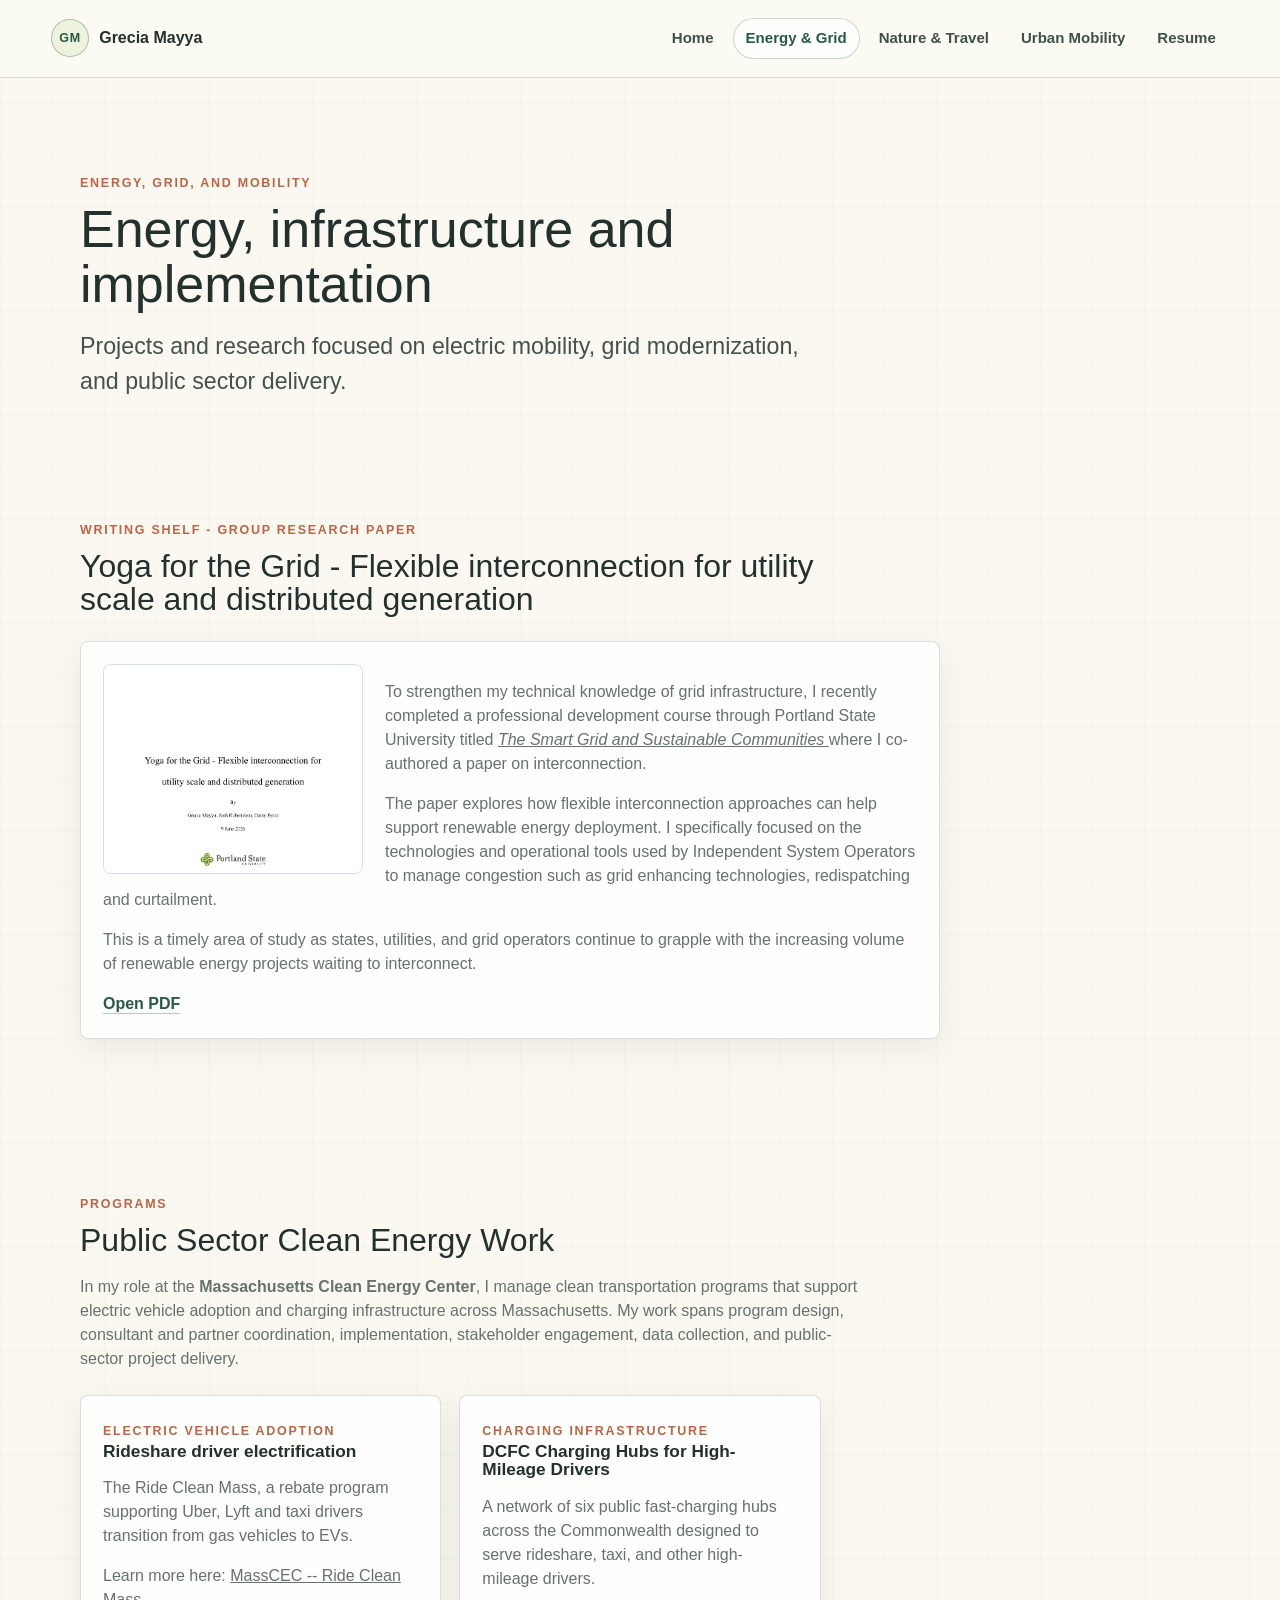
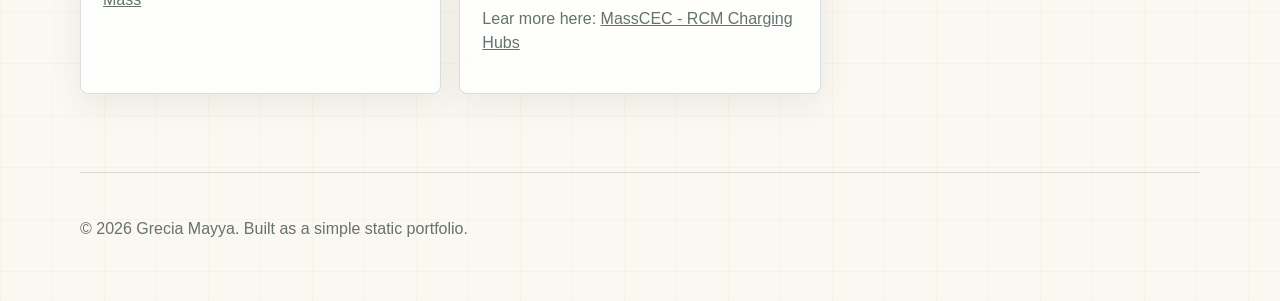
==== commit d64c56ab: "urban mobility-update-documentary" ====
--- a/energy-grid.html
+++ b/energy-grid.html
@@ -18,8 +18,8 @@
       </a>
       <nav class="site-nav" aria-label="Primary navigation">
         <a href="index.html">Home</a>
+        <a class="active" href="energy-grid.html">Energy &amp; Grid</a>
         <a href="nature-travel.html">Nature &amp; Travel</a>
-        <a class="active" href="energy-grid.html">Energy &amp; Grid</a>
         <a href="urban-mobility.html">Urban Mobility</a>
         <a href="resume.html">Resume</a>
       </nav>
